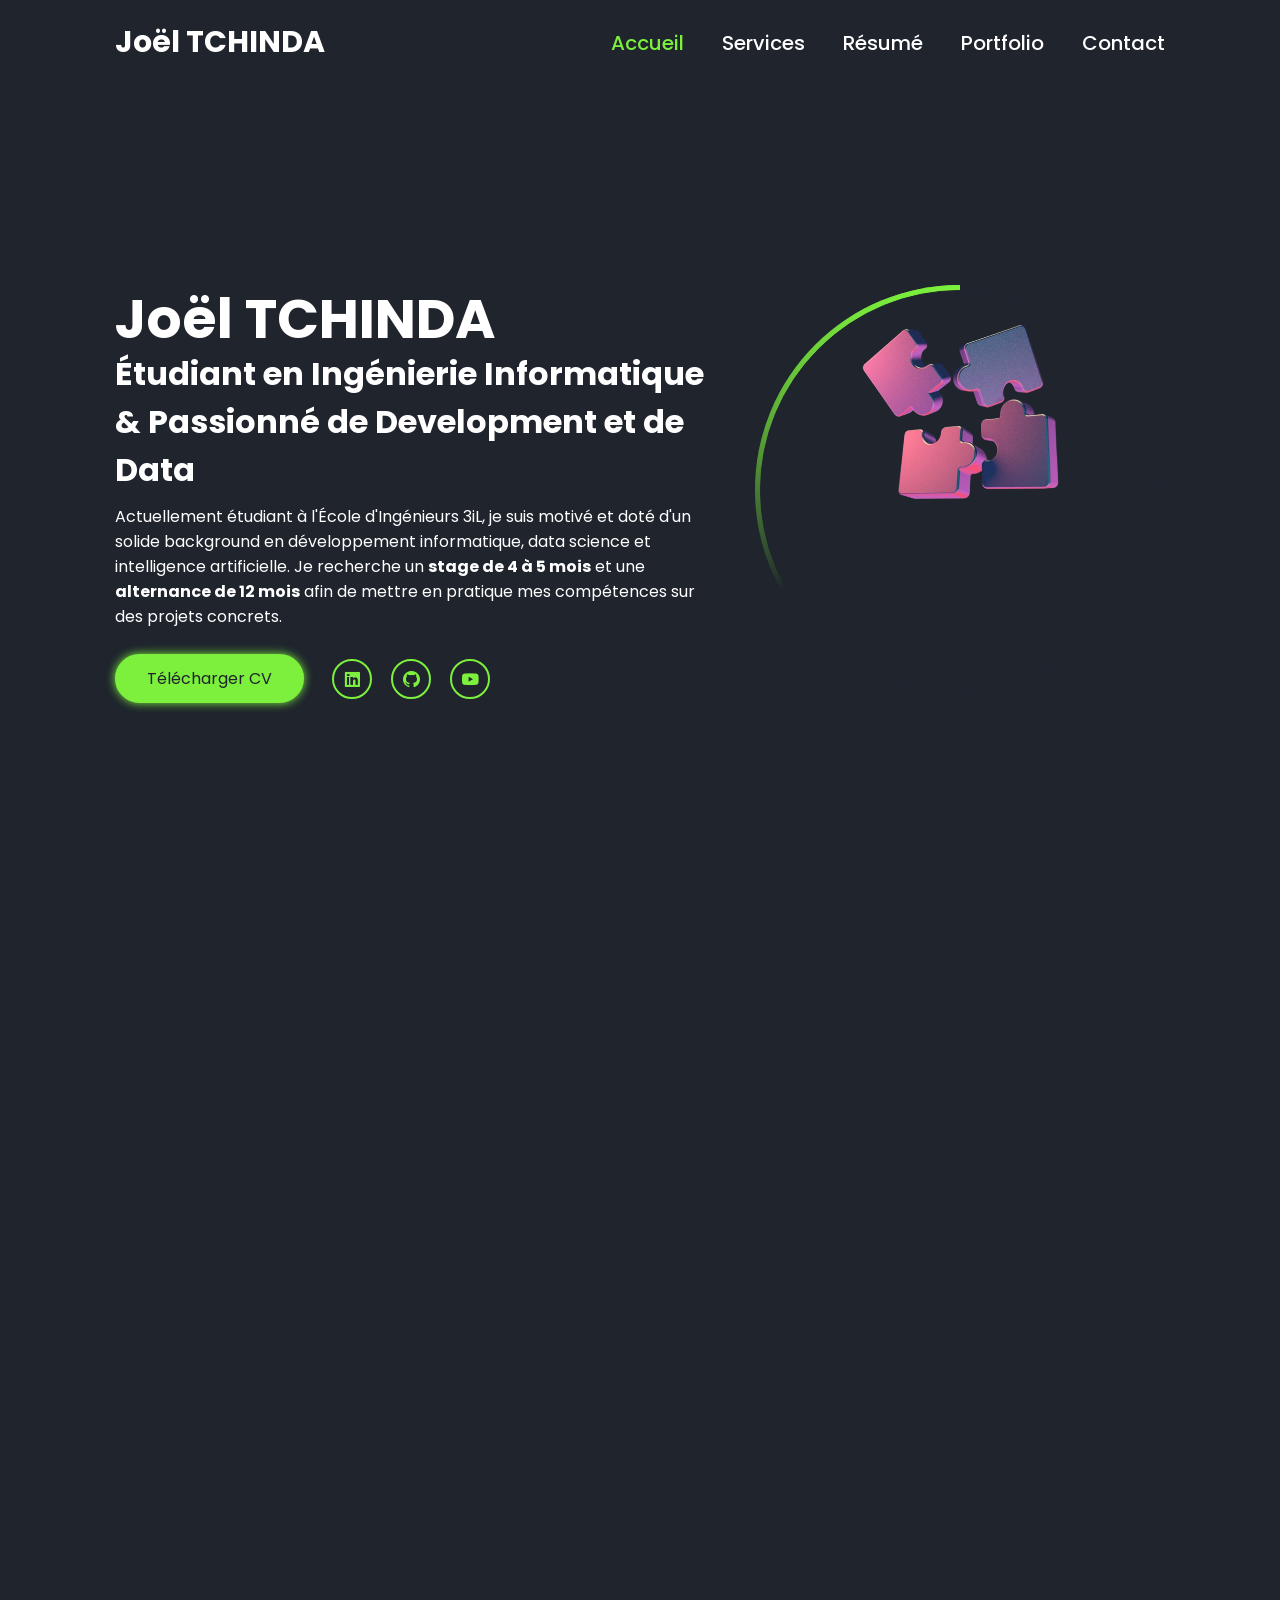
==== index.html @ 38571ccb "Add files via upload" ====
<!DOCTYPE html>
<html lang="fr">

<head>
  <meta charset="UTF-8">
  <meta http-equiv="X-UA-Compatible" content="IE=edge">
  <meta name="viewport" content="width=device-width, initial-scale=1.0">
  <title>Portfolio Personnel - Joël TCHINDA</title>
  <!-- Inclusion de la bibliothèque EmailJS -->
  <script type="text/javascript" src="https://cdn.emailjs.com/dist/email.min.js"></script>
  <!-- boxicons -->
  <link href='https://unpkg.com/boxicons@2.1.4/css/boxicons.min.css' rel='stylesheet'>
  <!-- custom css -->
  <link rel="stylesheet" href="css/style.css">
</head>

<body>

  <!-- Header -->
  <header class="active">
    <a href="#" class="logo">Joël TCHINDA</a>
    <i class="bx bx-menu" id="menu-icon"></i>
    <nav>
      <a href="#" class="active">Accueil</a>
      <a href="#">Services</a>
      <a href="#">Résumé</a>
      <a href="#">Portfolio</a>
      <a href="#">Contact</a>
    </nav>
  </header>

  <!-- Background Bars -->
  <div class="bars-box active">
    <div class="bar" style="--i:3;"></div>
    <div class="bar" style="--i:2;"></div>
    <div class="bar" style="--i:1;"></div>
  </div>

  <!-- Section Accueil -->
  <section class="home active">
    <div class="home-detail">
      <h1>Joël TCHINDA</h1>
      <h2>Étudiant en Ingénierie Informatique &amp; Passionné de Development et de Data</h2>
      <p>
        Actuellement étudiant à l'École d'Ingénieurs 3iL, je suis motivé et doté d'un solide background en développement informatique,
        data science et intelligence artificielle. Je recherche un <strong>stage de 4 à 5 mois</strong> et une <strong>alternance de 12 mois</strong> afin de mettre en pratique mes compétences sur des projets concrets.
      </p>
      <div class="btn-sci">
        <a href="cv.pdf" class="btn" download>Télécharger CV</a>
        <div class="sci">
          <a href="https://www.linkedin.com/in/jo%C3%ABl-tchinda-b12311226/" target="_blank" rel="noopener noreferrer"><i class='bx bxl-linkedin-square'></i></a>
          <a href="https://github.com/TCHINDAJOEL" target="_blank" rel="noopener noreferrer"><i class='bx bxl-github'></i></a>
          <a href="https://youtube.com/@tchinda_joel" target="_blank" rel="noopener noreferrer"><i class='bx bxl-youtube'></i></a>
        </div>
      </div>
    </div>

    <div class="home-img">
      <div class="img-box">
        <div class="img-item">
          <img src="images/home.png" alt="Photo de profil">
        </div>
      </div>
    </div>
  </section>

  <!-- Section Services -->
  <section class="services">
    <h2 class="heading">Mes <span>Services</span></h2>
    <div class="services-container">
        <!-- Service 1: Développement Web & Applications -->
        <div class="services-box">
            <div class="icon">
                <i class='bx bx-code'></i>
                <a href="#"><i class='bx bx-arrow-back'></i></a>
            </div>
            <h3>Développement Web &amp; Applications</h3>
            <p>
                Conception et développement de solutions web et logicielles répondant aux besoins des entreprises. 
                Utilisation de technologies modernes pour garantir performance, sécurité et évolutivité.
            </p>
        </div>

        <!-- Service 2: Data Science & Analyse -->
        <div class="services-box">
            <div class="icon">
                <i class='bx bx-bar-chart-alt-2'></i>
                <a href="#"><i class='bx bx-arrow-back'></i></a>
            </div>
            <h3>Data Science &amp; Analyse</h3>
            <p>
                Exploitation et analyse de données pour extraire des insights stratégiques. 
                Mise en place d’outils de visualisation et de Business Intelligence pour faciliter la prise de décision.
            </p>
        </div>

        <!-- Service 3: Intelligence Artificielle -->
        <div class="services-box">
            <div class="icon">
                <i class='bx bx-brain'></i>
                <a href="#"><i class='bx bx-arrow-back'></i></a>
            </div>
            <h3>Intelligence Artificielle</h3>
            <p>
                Développement d’algorithmes et de solutions d’intelligence artificielle pour automatiser et optimiser vos processus. 
                Application du machine learning et de l’analyse prédictive à divers enjeux métiers.
            </p>
        </div>

        <!-- Service 4: Réalité Augmentée -->
        <div class="services-box">
            <div class="icon">
                <i class='bx bx-glasses-alt'></i>
                <a href="#"><i class='bx bx-arrow-back'></i></a>
            </div>
            <h3>Réalité Augmentée</h3>
            <p>
                Création d’expériences immersives et interactives en intégrant des contenus digitaux dans le monde réel. 
                Développement d’applications AR pour enrichir l’expérience utilisateur.
            </p>
        </div>

        <!-- Service 5: Big Data & BI -->
        <div class="services-box">
            <div class="icon">
                <i class='bx bx-data'></i>
                <a href="#"><i class='bx bx-arrow-back'></i></a>
            </div>
            <h3>Big Data &amp; BI</h3>
            <p>
                Gestion et analyse de grands volumes de données pour transformer l’information brute en connaissances exploitables. 
                Création de dashboards interactifs et d’outils d’analyse pour soutenir vos décisions stratégiques.
            </p>
        </div>
    </div>
</section>

  <!-- Section Résumé -->
  <section class="resume">
    <div class="resume-container">
      <div class="resume-box">
        <h2>Pourquoi Me Recruter ?</h2>
        <p>
          Rigoureux, autonome et passionné, je mets un point d’honneur à adapter mes compétences aux défis actuels
          du numérique. Mon expérience en analyse de données et développement informatique me permet de contribuer efficacement à vos projets.
        </p>
        <button class="resume-btn active">Expérience</button>
        <button class="resume-btn">Formation</button>
        <button class="resume-btn">Compétences</button>
        <button class="resume-btn">À Propos</button>
      </div>

      <div class="resume-box">
        <!-- Expérience -->
        <div class="resume-detail Experience active">
          <h2 class="heading">Mon <span>Expérience</span></h2>
          <p class="desc">Stage en Data Analyst Junior chez Boston Sarl (mai 2023 – août 2023) : extraction de données via SQL et analyses avec Excel &amp; Power BI.</p>
          <div class="resume-list">
            <div class="resume-item">
              <p class="year">Mai - Août 2023</p>
              <h3>Stagiaire Data Analyst Junior</h3>
              <p class="company">Boston Sarl</p>
              <p>Utilisation de requêtes SQL pour extraire des données, et réalisation de tableaux de bord interactifs.</p>
            </div>
          </div>
        </div>

        <!-- Formation -->
        <div class="resume-detail education">
          <h2 class="heading">Ma <span>Formation</span></h2>
          <p class="desc">Actuellement étudiant à l'École d'Ingénieurs 3iL, j'ai également suivi une Classe Préparatoire (MPSI) chez Prépavogt.</p>
          <div class="resume-list">
            <div class="resume-item">
              <p class="year">2023 – Présent</p>
              <h3>École d'Ingénieurs 3iL</h3>
              <p class="company">Limoges, France</p>
            </div>
            <div class="resume-item">
              <p class="year">2021 – 2023</p>
              <h3>Classe Préparatoire (MPSI)</h3>
              <p class="company">Prépavogt</p>
            </div>
          </div>
        </div>

        <!-- Compétences -->
        <div class="resume-detail skills">
            <h2 class="heading">Mes <span>Compétences</span></h2>
            <p class="desc">
              Voici un aperçu détaillé de mes compétences techniques, acquises au fil de mes formations et expériences professionnelles.
            </p>
            <div class="resume-list">
              <!-- Langages de Programmation -->
              <div class="resume-item">
                <i class='bx bxl-python'></i>
                <span>Python (Numpy, TensorFlow, Keras)</span>
              </div>
              <div class="resume-item">
                <i class='bx bxl-java'></i>
                <span>Java (JDBC)</span>
              </div>
              <div class="resume-item">
                <i class='bx bx-code-alt'></i>
                <span>C</span>
              </div>
              <div class="resume-item">
                <!-- Pour R, Boxicons ne propose pas d'icône spécifique, on utilise ici une icône générique -->
                <i class='bx bx-chart'></i>
                <span>R</span>
              </div>
              
              <!-- Développement Web -->
              <div class="resume-item">
                <i class='bx bxl-html5'></i>
                <span>HTML</span>
              </div>
              <div class="resume-item">
                <i class='bx bxl-css3'></i>
                <span>CSS</span>
              </div>
              <div class="resume-item">
                <i class='bx bxl-javascript'></i>
                <span>JavaScript</span>
              </div>
              <div class="resume-item">
                <i class='bx bxl-php'></i>
                <span>PHP</span>
              </div>
              
              <!-- Frameworks & Bibliothèques -->
              <div class="resume-item">
                <i class='bx bxl-react'></i>
                <span>React</span>
              </div>
              <div class="resume-item">
                <!-- Si l'icône Unity n'est pas disponible, on peut utiliser une icône de jeu -->
                <i class='bx bx-game'></i>
                <span>Unity (C#)</span>
              </div>
              
              <!-- Bases de Données -->
              <div class="resume-item">
                <i class='bx bxl-postgresql' ></i>
                <span>SQL (MySQL, PostgreSQL)</span>
              </div>
              <div class="resume-item">
                <i class='bx bxl-mongodb'></i>
                <span>MongoDB</span>
              </div>
              
              <!-- Visualisation & Business Intelligence -->
              <div class="resume-item">
                <i class='bx bxs-bar-chart-alt-2'></i>
                <span>Visualisation : Power BI, Tableau, Matplotlib, Seaborn</span>
              </div>
              
              <!-- Big Data -->
              <div class="resume-item">
                <i class='bx bx-data'></i>
                <span>Big Data : Spark, Hadoop, Hive, Kafka, DBT</span>
              </div>
              
              <!-- Outils & Méthodologies -->
              <div class="resume-item">
                <i class='bx bxl-docker'></i>
                <span>Docker</span>
              </div>
              <div class="resume-item">
                <i class='bx bxl-git'></i>
                <span>Git</span>
              </div>
              <div class="resume-item">
                <i class='bx bx-cog'></i>
                <span>Méthodes Agiles (Scrum)</span>
              </div>
              
              <!-- Systèmes et Virtualisation -->
              <div class="resume-item">
                <i class='bx bx-windows'></i>
                <span>Linux</span>
              </div>
              <div class="resume-item">
                <i class='bx bx-box'></i>
                <span>VirtualBox</span>
              </div>
              <div class="resume-item">
                <i class='bx bx-terminal'></i>
                <span>Shell Scripting</span>
              </div>
              
              <!-- Outils de Développement -->
              <div class="resume-item">
                <i class='bx bxl-codepen' ></i>
                <span>Postman</span>
              </div>
            </div>
          </div>
          
        <!-- À Propos -->
        <div class="resume-detail about">
          <h2 class="heading">À <span>Propos de Moi</span></h2>
          <p class="desc">
            Je m'appelle Joël TCHINDA, j'ai 20 ans et je vis en France. Je suis bilingue en français et anglais. Curieux, rigoureux et autonome, je suis toujours à la recherche de nouveaux défis dans le domaine du numérique.
          </p>
          <div class="resume-list">
            <div class="resume-item">
              <p>Nom <span>Joël TCHINDA</span></p>
            </div>
            <div class="resume-item">
              <p>Âge <span>20 ans</span></p>
            </div>
            <div class="resume-item">
              <p>Email <span>tchindaj@3il.fr</span></p>
            </div>
            <div class="resume-item">
              <p>Téléphone <span>07 44 82 17 80</span></p>
            </div>
            <div class="resume-item">
              <p>Langues <span>Français, Anglais</span></p>
            </div>
            <div class="resume-item">
              <p>Certifications <span>Power BI Analyst, SQL, Data Science, ANSSI Sécurité numérique</span></p>
            </div>
          </div>
        </div>

      </div>
    </div>
  </section>

  <!-- Section Portfolio -->
  <section class="portfolio">
    <h2 class="heading">My <span>Portfolio</span></h2>
    <div class="portfolio-container">
        <div class="portfolio-box">
            <!-- Project 01: Tableau de Bord Power BI -->
            <div class="portfolio-detail active">
                <p class="numb">01</p>
                <h3>Tableau de Bord Power BI</h3>
                <p>Conception d’un tableau de bord interactif pour analyser les performances financières du Crédit Breton, en utilisant Power BI et Excel.</p>
                <div class="tech">
                    <p>Power BI, Excel</p>
                </div>
                <div class="live-github">
                    <a href="https://www.youtube.com/watch?v=Xi_EvasWIdQ&t=1s" target="_blank"><i class='bx bx-left-arrow-alt'></i><span>Live Project</span></a>
                    <a href="https://github.com/TCHINDAJOEL" target="_blank"><i class='bx bxl-github'></i><span>Github Repository</span></a>
                </div>
            </div>

            <!-- Project 02: Agent Intelligent pour Puissance 4 -->
            <div class="portfolio-detail">
                <p class="numb">02</p>
                <h3>Agent Intelligent pour Puissance 4</h3>
                <p>Développement d’un agent intelligent utilisant l’algorithme minimax pour jouer et gagner au Puissance 4.</p>
                <div class="tech">
                    <p>Java, Python, Algorithme Minimax</p>
                </div>
                <div class="live-github">
                    <a href="https://github.com/TCHINDAJOEL" target="_blank"><i class='bx bx-left-arrow-alt'></i><span>Live Project</span></a>
                    <a href="https://github.com/TCHINDAJOEL" target="_blank"><i class='bx bxl-github'></i><span>Github Repository</span></a>
                </div>
            </div>

            <!-- Project 03: Traitement d'Image avec IA -->
            <div class="portfolio-detail">
                <p class="numb">03</p>
                <h3>Traitement d'Image avec IA</h3>
                <p>Mise en place d’un système de détection d’anomalies sur des images pour aider au diagnostic médical, grâce à l’IA.</p>
                <div class="tech">
                    <p>Python, TensorFlow, Keras, OpenCV</p>
                </div>
                <div class="live-github">
                    <a href="https://github.com/TCHINDAJOEL/Medical-VisionAI" target="_blank"><i class='bx bx-left-arrow-alt'></i><span>Live Project</span></a>
                    <a href="https://github.com/TCHINDAJOEL/Medical-VisionAI" target="_blank"><i class='bx bxl-github'></i><span>Github Repository</span></a>
                </div>
            </div>

            <!-- Project 04: TERAPACE2 -->
            <div class="portfolio-detail">
                <p class="numb">04</p>
                <h3>TERAPACE2</h3>
                <p>Projet de réalité augmentée dédié à la rééducation des enfants atteints de paralysie cérébrale.</p>
                <div class="tech">
                    <p>Unity, C#, AR</p>
                </div>
                <div class="live-github">
                    <a href="#" target="_blank"><i class='bx bx-left-arrow-alt'></i><span>Live Project</span></a>
                    <a href="#" target="_blank"><i class='bx bxl-github'></i><span>Github Repository</span></a>
                </div>
            </div>

            <!-- Project 05: Jeu de Quiz en Java -->
            <div class="portfolio-detail">
                <p class="numb">05</p>
                <h3>Jeu de Quiz en Java</h3>
                <p>Création d’une application Java interactive de quiz, avec gestion des scores et une interface utilisateur conviviale.</p>
                <div class="tech">
                    <p>Java, JavaFX</p>
                </div>
                <div class="live-github">
                    <a href="#" target="_blank"><i class='bx bx-left-arrow-alt'></i><span>Live Project</span></a>
                    <a href="#" target="_blank"><i class='bx bxl-github'></i><span>Github Repository</span></a>
                </div>
            </div>

            <!-- Project 06: Application Web de Mini Jeux avec Chat Intégré -->
            <div class="portfolio-detail">
                <p class="numb">06</p>
                <h3>Application Web de Mini Jeux avec Chat Intégré</h3>
                <p>Développement d’une application web proposant plusieurs mini jeux avec un chat multijoueur, basée sur la stack MERN.</p>
                <div class="tech">
                    <p>HTML, CSS, JavaScript, MERN</p>
                </div>
                <div class="live-github">
                    <a href="#" target="_blank"><i class='bx bx-left-arrow-alt'></i><span>Live Project</span></a>
                    <a href="#" target="_blank"><i class='bx bxl-github'></i><span>Github Repository</span></a>
                </div>
            </div>
        </div>

        <div class="portfolio-box">
            <div class="portfolio-carousel">
                <div class="img-slide">
                    <div class="img-item">
                        <!-- Vidéo YouTube intégrée -->
                        <iframe class="img-item" src="https://youtube.com/embed/Xi_EvasWIdQ?si" frameborder="0" allow="accelerometer; autoplay; encrypted-media; gyroscope; picture-in-picture" allowfullscreen></iframe>
                    </div>
                    <div class="img-item">
                        <img src="images/portfolio2.jpg" alt="Portfolio Image 2">
                    </div>
                    <div class="img-item">
                        <img src="images/portfolio3.jpg" alt="Portfolio Image 3">
                    </div>
                    <div class="img-item">
                        <img src="images/portfolio4.jpg" alt="Portfolio Image 4">
                    </div>
                    <div class="img-item">
                        <img src="images/portfolio5.jpg" alt="Portfolio Image 5">
                    </div>
                    <div class="img-item">
                        <img src="images/portfolio6.jpg" alt="Portfolio Image 6">
                    </div>
                </div>
            </div>

            <div class="navigation">
                <button class="arrow-left disabled"><i class='bx bx-chevron-left'></i></button>
                <button class="arrow-right"><i class='bx bx-chevron-right'></i></button>
            </div>
        </div>
    </div>
</section>


  <!-- Section Contact -->
  <section class="contact">
    <div class="contact-container">
      <div class="contact-box">
        <h2>Travaillons Ensemble</h2>
        <p class="desc">
          Vous avez un projet ou souhaitez en savoir plus sur mon profil ? N’hésitez pas à me contacter.
        </p>
        <div class="contact-detail">
          <i class='bx bxs-phone-call'></i>
          <div class="detail">
            <p>Téléphone</p>
            <p>(+33) 07 44 82 17 80</p>
          </div>
        </div>
        <div class="contact-detail">
          <i class='bx bxs-envelope'></i>
          <div class="detail">
            <p>Email</p>
            <p>tchindaj@3il.fr</p>
          </div>
        </div>
        <div class="contact-detail">
          <i class='bx bxs-graduation'></i>
          <div class="detail">
            <p>Formation</p>
            <p>Ingénierie Informatique</p>
          </div>
        </div>
      </div>

      <div class="contact-box">
        <form action="" method="post">
          <h2 class="heading">Contactez-<span>Moi</span></h2>
          <div class="field-box">
            <input type="text" placeholder="Nom et Prénom" required>
            <input type="email" placeholder="Adresse Email" required>
            <input type="text" placeholder="Numéro de Téléphone" required>
            <input type="text" placeholder="Objet" required>
            <textarea placeholder="Votre Message" required></textarea>
          </div>
          <button type="submit" class="btn">Envoyer</button>
        </form>
      </div>
    </div>
  </section>

  <!-- Script JS Personnalisé -->
  <script src="js/script.js"></script>
</body>

</html>
---- css/style.css ----
@import url('https://fonts.googleapis.com/css2?family=Poppins:wght@400;500;700&display=swap');

* {
    margin: 0;
    padding: 0;
    box-sizing: border-box;
    text-decoration: none;
    border: none;
    outline: none;
    font-family: "Poppins", sans-serif;
}

:root{
    --bg-color: #1f242d;
    --second-bg-color: #323946;
    --main-color: #7cf03d;
    --white-color: #fff;
    --disabled-color: #fff3;
}

html{
    font-size: 62.5%;
}

body{
    color: var(--white-color);
    background: var(--bg-color);
}

header{
    position: fixed;
    top: 0;
    left: 0;
    width: 100%;
    padding: 2rem 9%;
    background: var(--bg-color);
    display: flex;
    justify-content: space-between;
    align-items: center;
    z-index: 100;
    visibility: hidden;
    opacity: 0;
}

header.active{
    animation: show-header 0.5s linear forwards;
    animation-delay: 0.5s;
}

@keyframes show-header {
    100%{
        visibility: visible;
        opacity: 1;
    }
}

.logo{
    font-size: 3rem;
    color: var(--white-color);
    font-weight: 700;
}
nav a{
    font-size: 2rem;
    color: var(--white-color);
    font-weight: 500;
    margin-left: 3.5rem;
    transition: .5s;
}

nav a:hover,
nav a.active{
    color: var(--main-color);
}

#menu-icon{
    font-size: 4rem;
    display: none;
}
 
.bars-box{
    position: absolute;
    width: 100%;
    height: 100%; 
}

.bars-box .bar {
    width: 100%;
    height: 100%;
    background: var(--bg-color);
    animation: hide-bars 0.05s ease-in-out both;
    animation-delay: calc(0.005s * var(--i));
}

@keyframes hide-bars {
    0% {
        transform: translateY(0%);
    }
    100% {
        transform: translateY(-100%);
    }
}

.bars-box.active .bar {
    animation: show-bars 0.05s ease-in-out both;
    animation-delay: calc(0.005s * var(--i));
}

@keyframes show-bars {
    0% {
        transform: translateY(-100%);
    }
    100% {
        transform: translateY(0%);
    }
}

section{
    position: absolute;
    width: 100%;
    height: 100%;
    padding: 10rem 9% 2rem;
    /*background: var(--bg-color);*/
    visibility: hidden;
    opacity: 0;
    overflow: hidden;
}

section.active {
    animation: show-content .5s linear forwards;
    animation-delay: 0.5s;
    /*visibility: visible;
    opacity: 1;
    overflow: auto;*/
}

@keyframes show-content{
    100%{
        visibility: visible;
        opacity: 1;
        overflow: auto;
    }
}

.home{
    display: flex;
    align-items: center;
    gap: 5rem;
}

.home-detail h1{
    font-size: clamp(3.5rem, 10vw, 5.5rem);
}

.home-detail h2{
    display: inline-block;
    font-size: 3.2rem;
    margin-top: -1rem;
}

.home-detail h2 span{
    position: relative;
    display: inline-block;
    color: transparent;
    -webkit-text-stroke: .07rem var(--main-color);
    animation: display-text 16s linear infinite;
    animation-delay: calc(-4s*var(--i));
}

@keyframes display-text {
    25%,100%{
        display: none;
    }
}

.home-detail h2 span::before{
    content: attr(data-text);
    position: absolute;
    width: 0;
    border-right: .2rem solid var(--main-color);
    color: var(--main-color);
    white-space: nowrap;
    overflow: hidden;
    animation: fill-text 4s linear infinite;
}

@keyframes fill-text {
    10%,100%{
        width: 0;
    }
    70%,90%{
        width: 100%;
    }
}

.home-detail p{
    font-size: 1.6rem;
    margin: 1rem 0 2.5rem;
}

.home-detail .btn-sci{
    display: flex;
    align-items: center;
}

.btn{
    display: inline-block;
    padding: 1rem 3rem;
    background: var(--main-color);
    border: .2rem solid var(--main-color);
    border-radius: 4rem;
    box-shadow: 0 0 1rem var(--main-color);
    font-size: 1.6rem;
    color: var(--bg-color);
}

.btn:hover{
        background: transparent;
        color: var(--main-color);
        box-shadow: none;
}

.home-detail .btn-sci .sci{
    margin-left: 2rem;
}

.home-detail .btn-sci .sci a {
    display: inline-flex;
    padding: .8rem;
    border: .2rem solid var(--main-color);
    border-radius: 50%;
    font-size: 2rem;
    color: var(--main-color);
    margin: 0 .8rem;
    transition: .5s;
}

.home-detail .btn-sci .sci a:hover{
    background: var(--main-color);
    color: var(--bg-color);
    box-shadow: 0 0 1rem var(--main-color);
}

.home-img .img-box{
    position: relative;
    width: 32vw;
    height: 32vw;
    border-radius: 50%;
    padding: .5rem;
    display: flex;
    justify-content: center;
    align-items: center;
    overflow: hidden;
}

.home-img .img-box::before,
.home-img .img-box::after{
    content: '';
    position: absolute;
    width: 50rem;
    height: 50rem;
    background: conic-gradient(transparent,transparent,transparent, var(--main-color));
    transform: rotate(0deg);
    animation: rotate-border 10s linear infinite;
}

.home-img .img-box::after{
    animation-delay: -5s;
}

@keyframes rotate-border {
    100%{
        transform: rotate(360deg);
    }
}

.home-img .img-box .img-item{
    position: relative;
    width: 100%;
    height: 100%;
    background: var(--bg-color);
    border-radius: 50%;
    border: .01rem solid var(--bg-color);
    display: flex;
    justify-content: center;
    z-index: 1;
    overflow: hidden;
}

.home-img .img-box .img-item img{
    position:absolute;
    top: 3rem;
    display: block;
    width: 85%;
    object-fit: cover;
    mix-blend-mode: lighten;
}

.heading{
    font-size:  4.5rem;
    text-align: center;
    margin-bottom: 2rem;
}

.heading span{
    color: var(--main-color);
}

.services-container{
    display: grid;
    grid-template-columns: repeat(auto-fit, minmax(30rem,1fr));
    gap: 2rem;
}

.services-container .services-box{
    padding: 3rem 2.5rem;
    background: var(--second-bg-color);
    border: .2rem solid var(--second-bg-color);
    border-radius: 1rem;
    transition: .5s;
}

.services-container .services-box:hover{
    border-color: var(--main-color);
    transform: scale(1.02);
}

.services-box .icon{
    display: flex;
    justify-content: space-between;
    align-items: center;
}

.services-box .icon i{
    font-size: 4.5rem;
    transition: .5s;
}

.services-box:hover .icon :not(a i){
    color: var(--main-color);
}

.services-box .icon a {
    display: inline-flex;
    background: var(--white-color);
    border-radius: 50%;
    padding: 1rem;
    transition: .5s;
}

.services-box:hover .icon a{
    background: var(--main-color);
}


.services-box .icon a i{
    font-size: 3rem;
    color: var(--bg-color);
    transform: rotate(225deg);
}

.services-box:hover .icon a i{
    color: var(--white-color);
}

.services-box .icon a:hover{
    transform: rotate(-45deg);
}

.services-box h3 {
    font-size: 3rem;
    margin: .5rem 0 2rem;
    transition: .5s;
}

.services-box:hover h3 {
   color: var(--main-color);
}

.services-box p {
    font-size: 1.6rem;
}

.resume-container{
    display: grid;
    grid-template-columns: 1fr 2fr;
    gap: 5rem;
}

.resume-box h2{
    font-size: 4.5rem;
}

.resume-box p{
    font-size: 1.6rem;
}

.resume-box .desc{
    margin: 2rem 0 2.5rem;
}

.resume-box .resume-btn {
    width: 100%;
    height: 5.3rem;
    background: var(--second-bg-color);
    border: .2rem solid var(--second-bg-color);
    font-size: 1.6rem;
    color: var(--white-color);
    font-weight: 500;
    margin-bottom: 2rem;
    border-radius: .8rem;
    cursor: pointer;
}

.resume-box .resume-btn.active{
    border-color: var(--main-color);
    color: var(--main-color);
}

.resume-detail{
    display: none;
}

.resume-detail.active{
    display: block;
}

.resume-box .heading{
    font-size: 3.5rem;
    text-align: left;
}

.resume-list{
    display: grid;
    grid-template-columns: repeat(auto-fit, minmax(30rem, 1fr));
    gap: 2rem;
    height: 45rem;
    overflow: auto;
}

.resume-list::-webkit-scrollbar{
    width: .7rem;
}

.resume-list:hover::-webkit-scrollbar{
    background: transparent;
    border-radius: 1rem;
}

.resume-list::-webkit-scrollbar-thumb {
    background: var(--main-color);
}

.resume-list .resume-item{
    background: var(--second-bg-color);
    border-radius:  .8rem;
    padding: 3rem 2.5rem;
    height: calc((45rem - 2rem) / 2);
    display: flex;
    flex-direction:  column;
    justify-content: center;
}

.resume-item .year{
    color: var(--main-color);
}

.resume-item h3{
    font-size: 2.2rem;
}

.resume-item .company{
    position: relative;
    margin-left: 2rem;
    margin-bottom: 2rem;
}

.resume-item .company::before{
    content: '';
    position: absolute;
    top: 50%;
    transform: translateY(-50%);
    padding: .5rem;
    background: var(--main-color);
    border-radius: 50%;
    margin-left: -2rem;
}

.resume-detail.skills .resume-list{
    grid-template-columns: repeat(auto-fit,minmax(15rem, 1fr));
    height: auto;
    overflow: visible;
}

.resume-detail.skills .resume-item{
    position: relative;
    align-items: center;
    height: auto;
}

.resume-detail.skills .resume-item i{
    font-size: 8.5rem;
    transition: .5s;
}

.resume-detail.skills .resume-item:hover i{
    color: var(--main-color);
}

 .resume-detail.skills .resume-item span{
    position: absolute;
    top: -20%;
    background: var(--white-color);
    color: var(--bg-color);
    font-size: 1.6rem;
    padding: .5rem 1rem;
    border-radius: .6rem;
    pointer-events: none;
    opacity: 0;
    transform: scale(.9);
    transition: .2s;
 }

 .resume-detail.resume-detail.skills .resume-item:hover span{
    top: -25%;
    opacity: 1;
    transform: scale(1);
 }

 .resume-detail.about .resume-list{
    height: auto;
    grid-template-columns: repeat(auto-fit,minmax(25rem,1fr));
 }

 .resume-detail.about .resume-item{
    height: auto;
    padding: 0 0 .5rem;
    background: transparent;
 }

 .resume-detail.about .resume-item p{
    color: var(--main-color);
 }

 .resume-detail.about .resume-item p span{
    color: var(--white-color);
    margin-left: 1rem;
    font-size: 1.8rem;
 }

 .portfolio-container{
    display: grid;
    grid-template-columns: repeat(2, 1fr);
    gap: 3rem;
 }

 .portfolio-detail{
    display: none;
 }

 .portfolio-detail.active{
    display: block;
 }

 .portfolio-box .numb{
    font-size: 8rem;
    -webkit-text-stroke: .07rem var(--white-color);
    color: transparent;
    line-height: 1;
 }

 .portfolio-box h3{
    font-size: 3.5rem;
    margin: .8rem 0 2rem;
 }

 .portfolio-box p{
    font-size: 1.6rem;
 }

 .portfolio-box .tech{
    margin: 2rem 0;
    color: var(--main-color);
    border-bottom: .1rem solid var(--white-color);
    padding-bottom: 2rem;
 }

 .portfolio-box .live-github a{
    position: relative;
    display: inline-flex;
    padding: 1.3rem;
    font-size: 3rem;
    color: var(--white-color);
    border-radius: 50%;
    background: var(--second-bg-color);
    transition: .5s;
 }

 .portfolio-box .live-github a:hover{
    color: var(--main-color);
 }
 .portfolio-box .live-github a:first-child{
    margin-right: 1.5rem;
 }


 /*.portfolio-box .live-github a:first-child{
    transform: rotate(-135deg);
 }*/

 .portfolio-box .live-github a span{
    position:absolute;
    top: -60%;
    left: 50%;
    transform: translateX(-50%) scale(.9);
    font-size: 1.6rem;
    white-space: nowrap;
    padding: .5rem 1rem;
    border-radius: .6rem;
    pointer-events: none;
    background: var(--white-color);
    color: var(--bg-color);
    opacity: 0;
    /*scale: .9;*/
    transition: .2s; 
 }

 .portfolio-box .live-github a:hover span{
    top: -70%;
    opacity: 1;
    transform: translateX(-50%) scale(1);
 }

 .portfolio-box .portfolio-carousel{
    width: 100%;
    height: 45rem;
    border-radius: 1rem;
    overflow: hidden;
 }

 .portfolio-carousel .img-slide{
    display: grid;
    grid-auto-flow: column;
    grid-auto-columns: 100%;
    gap: 2rem;
    height: inherit;
    transition: .5s;
 }

 .portfolio-carousel .img-item{
    height: inherit;
 }

 .portfolio-carousel .img-item img{
    display: block;
    width: 100%;
    height: 100%;
    object-fit: cover;
    border-radius: 1rem;
 }

 .portfolio-carousel .img-item iframe{
    display: block;
    width: 100%;
    height: 100%;
    object-fit: cover;
    border-radius: 1rem;
 }

 .portfolio-box .navigation{
    text-align: right;
    margin-top: 2rem;
 }

 .portfolio-box .navigation button{
    display: inline-flex;
    padding: .4rem;
    background: var(--second-bg-color);
    border: .2rem solid var(--main-color);
    border-radius: .6rem;
    font-size: 4rem;
    color: var(--main-color);
    cursor: pointer;
 }

 .portfolio-box .navigation button.disabled{
    border-color: var(--second-bg-color);
    color: var(--disabled-color);
 }

 .portfolio-box .navigation .arrow-right{
    margin-left: 1.5rem;
 }

 .contact-container{
    display: grid;
    grid-template-columns: 1fr 1.3fr;
    gap: 3rem;
 }

 .contact-container .contact-box:first-child{
    align-self: center;
 }

 .contact-box h2{
    font-size: 4.5rem;
 }

 .contact-box p{
    font-size: 1.6rem;
 }

 .contact-box .desc{
    margin: 1.5rem 0 2.5rem;
 }

 .contact-box .contact-detail{
    display: flex;
    align-items: center;
    margin: 2rem 0;
 }

 .contact-detail i {
    display: inline-flex;
    background: var(--second-bg-color);
    color: var(--main-color);
    font-size: 3rem;
    padding: 1.2rem;
    border-radius: .6rem;
    margin-right: 1.5rem;
 }

 .contact-detail .detail p:first-child{
    color: var(--main-color);
 }

 .contact-box form{
    background: var(--second-bg-color);
    padding: 2.5rem 3.5rem 3.5rem;
    border-radius: 1rem;
    text-align: center;
 }

 .contact-box .heading{
    font-size: 3.5rem;
 }

 .contact-box .field-box{
    display: grid;
    grid-template-columns: repeat(2, 1fr);
    gap: 2rem;
 }

 .contact-box .field-box input,
 .contact-box .field-box textarea{
    padding: 1.5rem;
    background: var(--bg-color);
    border: .15rem solid var(--bg-color);
    border-radius: .6rem;
    font-size: 1.6rem;
    color: var(--white-color);
 }

 .contact-box .field-box textarea{
    grid-column: 1/ -1;
    height: 26rem;
    resize: none;
 }

 .contact-box .field-box input:focus,
 .contact-box .field-box textarea:focus{
    border-color: var(--main-color);
 }

 .contact-box .btn{
    margin-top: 2rem;
    cursor: pointer;
 }

 /*breakpoints*/
 @media screen and (max-width: 1200px) {
    html{
        font-size: 55%;
    }
    
 }

 @media screen and (max-width: 992px) {
    header{
        padding: 2rem 4%;
    }

    section{
        padding: 10rem 4% 2rem;
    }
 }

 @media screen and (max-width: 810px) {
    .contact-box .field-box{
        grid-template-columns: 1fr;
    }
 }

 @media screen and (max-width: 768px) {
    #menu-icon {
        display: block;
    }

    nav{
        position: absolute;
        top: 100%;
        left: 0;
        width: 100%;
        padding: 1rem 0;
        background: var(--bg-color);
        border-top: .1rem solid rgba(0, 0, 0, 0.2);
        box-shadow: 0 .5rem 1rem rgba(0, 0, 0, 0.2);

        text-align: center;
        display: none;
    }

    nav.active{
        display: block;
    }

    nav a{
        display: block;
        margin: 4rem 0;
    }

    .home{
        flex-direction: column-reverse;
        justify-content: center;
        gap: 2rem;
    }

    .home-img .img-box{
        width: 35rem;
        height: 35rem;
    }

    .resume-container,
    .portfolio-container,
    .contact-container{
        grid-template-columns: 1fr;
    }

    .resume-container{
        gap: 3rem;
    }

    .portfolio-container .portfolio-box:first-child{
        order: 1;
    }

    .contact-box .field-box{
        grid-template-columns: repeat(2, 1fr);
    }
 }

 @media screen and (max-width: 600px){
    .home-img .img-box{
        width: 30rem;
        height: 30rem;
    }

    .contact-box .field-box{
        grid-template-columns: 1fr;
    }
 }


 @media screen and (max-width: 450px){
    html{
        font-size: 50%;
    }
 }

 @media screen and (max-width: 400px){
    .home-detail,
    .resume-box h2,
    .resume-box .heading,
    .resume-box .desc,
    .resume-detail.about .resume-item{
        text-align: center;
    }

    .contact-detail .btn-sci{
        flex-direction: column-reverse;
    }

    .home-detail .btn-sci .sci{
        margin-left: 0;
        margin-bottom: 2rem;
    }

    .contact-box form{
        padding: 2.5rem 3rem 3.5rem;
    }

    .contact-box h2{
        font-size: 3.5rem;
    }
 }
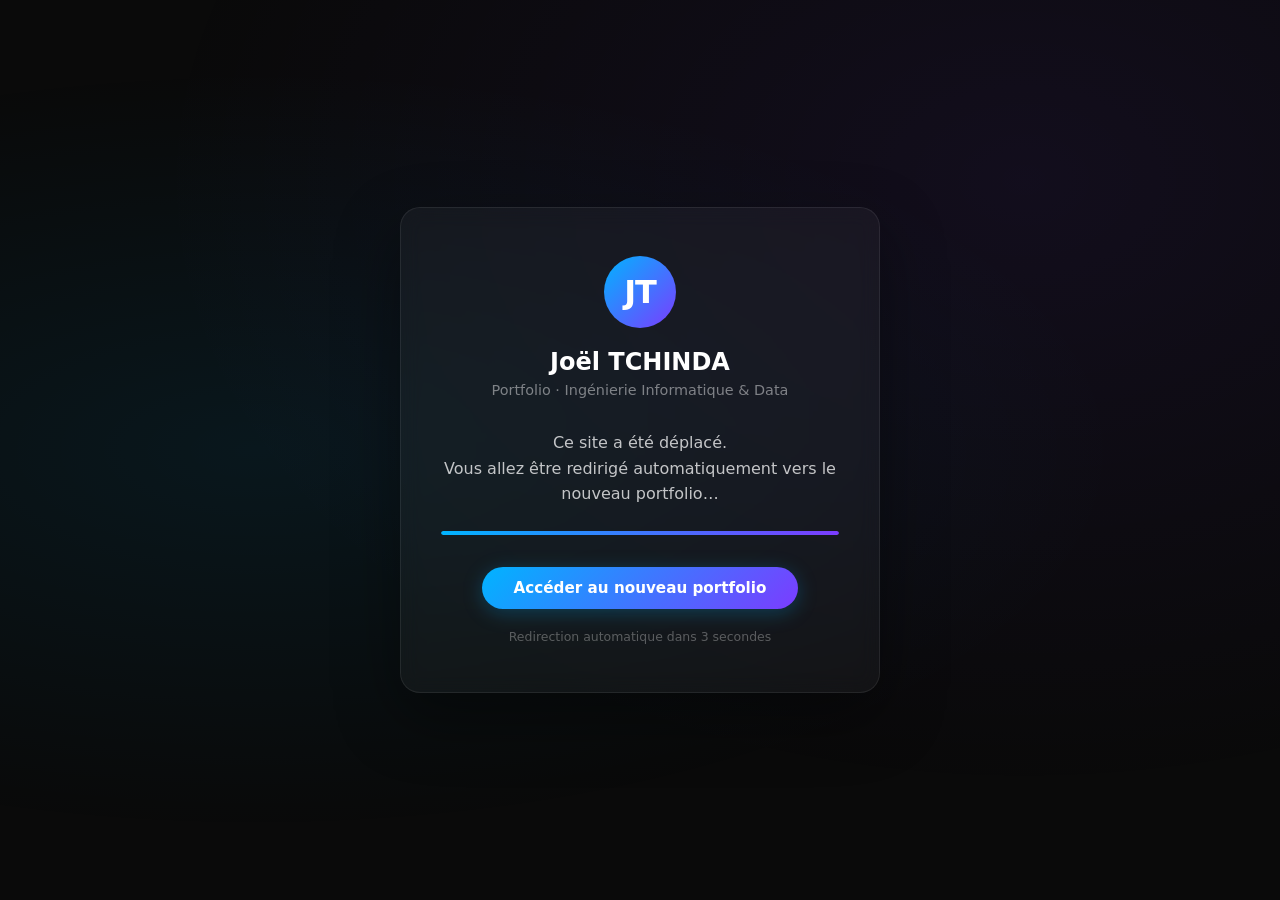
==== commit a65ae910: "Add visual redirect to new portfolio domain (portfolio.deboston.space)" ====
--- a/index.html
+++ b/index.html
@@ -1,506 +1,152 @@
-<!DOCTYPE html>
-<html lang="fr">
-
-<head>
-  <meta charset="UTF-8">
-  <meta http-equiv="X-UA-Compatible" content="IE=edge">
-  <meta name="viewport" content="width=device-width, initial-scale=1.0">
-  <title>Portfolio Personnel - Joël TCHINDA</title>
-  <!-- Inclusion de la bibliothèque EmailJS -->
-  <script type="text/javascript" src="https://cdn.emailjs.com/dist/email.min.js"></script>
-  <!-- boxicons -->
-  <link href='https://unpkg.com/boxicons@2.1.4/css/boxicons.min.css' rel='stylesheet'>
-  <!-- custom css -->
-  <link rel="stylesheet" href="css/style.css">
-</head>
-
-<body>
-
-  <!-- Header -->
-  <header class="active">
-    <a href="#" class="logo">Joël TCHINDA</a>
-    <i class="bx bx-menu" id="menu-icon"></i>
-    <nav>
-      <a href="#" class="active">Accueil</a>
-      <a href="#">Services</a>
-      <a href="#">Résumé</a>
-      <a href="#">Portfolio</a>
-      <a href="#">Contact</a>
-    </nav>
-  </header>
-
-  <!-- Background Bars -->
-  <div class="bars-box active">
-    <div class="bar" style="--i:3;"></div>
-    <div class="bar" style="--i:2;"></div>
-    <div class="bar" style="--i:1;"></div>
-  </div>
-
-  <!-- Section Accueil -->
-  <section class="home active">
-    <div class="home-detail">
-      <h1>Joël TCHINDA</h1>
-      <h2>Étudiant en Ingénierie Informatique &amp; Passionné de Development et de Data</h2>
-      <p>
-        Actuellement étudiant à l'École d'Ingénieurs 3iL, je suis motivé et doté d'un solide background en développement informatique,
-        data science et intelligence artificielle. Je recherche un <strong>stage de 4 à 5 mois</strong> et une <strong>alternance de 12 mois</strong> afin de mettre en pratique mes compétences sur des projets concrets.
-      </p>
-      <div class="btn-sci">
-        <a href="cv.pdf" class="btn" download>Télécharger CV</a>
-        <div class="sci">
-          <a href="https://www.linkedin.com/in/jo%C3%ABl-tchinda-b12311226/" target="_blank" rel="noopener noreferrer"><i class='bx bxl-linkedin-square'></i></a>
-          <a href="https://github.com/TCHINDAJOEL" target="_blank" rel="noopener noreferrer"><i class='bx bxl-github'></i></a>
-          <a href="https://youtube.com/@tchinda_joel" target="_blank" rel="noopener noreferrer"><i class='bx bxl-youtube'></i></a>
-        </div>
-      </div>
-    </div>
-
-    <div class="home-img">
-      <div class="img-box">
-        <div class="img-item">
-          <img src="images/home.png" alt="Photo de profil">
-        </div>
-      </div>
-    </div>
-  </section>
-
-  <!-- Section Services -->
-  <section class="services">
-    <h2 class="heading">Mes <span>Services</span></h2>
-    <div class="services-container">
-        <!-- Service 1: Développement Web & Applications -->
-        <div class="services-box">
-            <div class="icon">
-                <i class='bx bx-code'></i>
-                <a href="#"><i class='bx bx-arrow-back'></i></a>
-            </div>
-            <h3>Développement Web &amp; Applications</h3>
-            <p>
-                Conception et développement de solutions web et logicielles répondant aux besoins des entreprises. 
-                Utilisation de technologies modernes pour garantir performance, sécurité et évolutivité.
-            </p>
-        </div>
-
-        <!-- Service 2: Data Science & Analyse -->
-        <div class="services-box">
-            <div class="icon">
-                <i class='bx bx-bar-chart-alt-2'></i>
-                <a href="#"><i class='bx bx-arrow-back'></i></a>
-            </div>
-            <h3>Data Science &amp; Analyse</h3>
-            <p>
-                Exploitation et analyse de données pour extraire des insights stratégiques. 
-                Mise en place d’outils de visualisation et de Business Intelligence pour faciliter la prise de décision.
-            </p>
-        </div>
-
-        <!-- Service 3: Intelligence Artificielle -->
-        <div class="services-box">
-            <div class="icon">
-                <i class='bx bx-brain'></i>
-                <a href="#"><i class='bx bx-arrow-back'></i></a>
-            </div>
-            <h3>Intelligence Artificielle</h3>
-            <p>
-                Développement d’algorithmes et de solutions d’intelligence artificielle pour automatiser et optimiser vos processus. 
-                Application du machine learning et de l’analyse prédictive à divers enjeux métiers.
-            </p>
-        </div>
-
-        <!-- Service 4: Réalité Augmentée -->
-        <div class="services-box">
-            <div class="icon">
-                <i class='bx bx-glasses-alt'></i>
-                <a href="#"><i class='bx bx-arrow-back'></i></a>
-            </div>
-            <h3>Réalité Augmentée</h3>
-            <p>
-                Création d’expériences immersives et interactives en intégrant des contenus digitaux dans le monde réel. 
-                Développement d’applications AR pour enrichir l’expérience utilisateur.
-            </p>
-        </div>
-
-        <!-- Service 5: Big Data & BI -->
-        <div class="services-box">
-            <div class="icon">
-                <i class='bx bx-data'></i>
-                <a href="#"><i class='bx bx-arrow-back'></i></a>
-            </div>
-            <h3>Big Data &amp; BI</h3>
-            <p>
-                Gestion et analyse de grands volumes de données pour transformer l’information brute en connaissances exploitables. 
-                Création de dashboards interactifs et d’outils d’analyse pour soutenir vos décisions stratégiques.
-            </p>
-        </div>
-    </div>
-</section>
-
-  <!-- Section Résumé -->
-  <section class="resume">
-    <div class="resume-container">
-      <div class="resume-box">
-        <h2>Pourquoi Me Recruter ?</h2>
-        <p>
-          Rigoureux, autonome et passionné, je mets un point d’honneur à adapter mes compétences aux défis actuels
-          du numérique. Mon expérience en analyse de données et développement informatique me permet de contribuer efficacement à vos projets.
-        </p>
-        <button class="resume-btn active">Expérience</button>
-        <button class="resume-btn">Formation</button>
-        <button class="resume-btn">Compétences</button>
-        <button class="resume-btn">À Propos</button>
-      </div>
-
-      <div class="resume-box">
-        <!-- Expérience -->
-        <div class="resume-detail Experience active">
-          <h2 class="heading">Mon <span>Expérience</span></h2>
-          <p class="desc">Stage en Data Analyst Junior chez Boston Sarl (mai 2023 – août 2023) : extraction de données via SQL et analyses avec Excel &amp; Power BI.</p>
-          <div class="resume-list">
-            <div class="resume-item">
-              <p class="year">Mai - Août 2023</p>
-              <h3>Stagiaire Data Analyst Junior</h3>
-              <p class="company">Boston Sarl</p>
-              <p>Utilisation de requêtes SQL pour extraire des données, et réalisation de tableaux de bord interactifs.</p>
-            </div>
-          </div>
-        </div>
-
-        <!-- Formation -->
-        <div class="resume-detail education">
-          <h2 class="heading">Ma <span>Formation</span></h2>
-          <p class="desc">Actuellement étudiant à l'École d'Ingénieurs 3iL, j'ai également suivi une Classe Préparatoire (MPSI) chez Prépavogt.</p>
-          <div class="resume-list">
-            <div class="resume-item">
-              <p class="year">2023 – Présent</p>
-              <h3>École d'Ingénieurs 3iL</h3>
-              <p class="company">Limoges, France</p>
-            </div>
-            <div class="resume-item">
-              <p class="year">2021 – 2023</p>
-              <h3>Classe Préparatoire (MPSI)</h3>
-              <p class="company">Prépavogt</p>
-            </div>
-          </div>
-        </div>
-
-        <!-- Compétences -->
-        <div class="resume-detail skills">
-            <h2 class="heading">Mes <span>Compétences</span></h2>
-            <p class="desc">
-              Voici un aperçu détaillé de mes compétences techniques, acquises au fil de mes formations et expériences professionnelles.
-            </p>
-            <div class="resume-list">
-              <!-- Langages de Programmation -->
-              <div class="resume-item">
-                <i class='bx bxl-python'></i>
-                <span>Python (Numpy, TensorFlow, Keras)</span>
-              </div>
-              <div class="resume-item">
-                <i class='bx bxl-java'></i>
-                <span>Java (JDBC)</span>
-              </div>
-              <div class="resume-item">
-                <i class='bx bx-code-alt'></i>
-                <span>C</span>
-              </div>
-              <div class="resume-item">
-                <!-- Pour R, Boxicons ne propose pas d'icône spécifique, on utilise ici une icône générique -->
-                <i class='bx bx-chart'></i>
-                <span>R</span>
-              </div>
-              
-              <!-- Développement Web -->
-              <div class="resume-item">
-                <i class='bx bxl-html5'></i>
-                <span>HTML</span>
-              </div>
-              <div class="resume-item">
-                <i class='bx bxl-css3'></i>
-                <span>CSS</span>
-              </div>
-              <div class="resume-item">
-                <i class='bx bxl-javascript'></i>
-                <span>JavaScript</span>
-              </div>
-              <div class="resume-item">
-                <i class='bx bxl-php'></i>
-                <span>PHP</span>
-              </div>
-              
-              <!-- Frameworks & Bibliothèques -->
-              <div class="resume-item">
-                <i class='bx bxl-react'></i>
-                <span>React</span>
-              </div>
-              <div class="resume-item">
-                <!-- Si l'icône Unity n'est pas disponible, on peut utiliser une icône de jeu -->
-                <i class='bx bx-game'></i>
-                <span>Unity (C#)</span>
-              </div>
-              
-              <!-- Bases de Données -->
-              <div class="resume-item">
-                <i class='bx bxl-postgresql' ></i>
-                <span>SQL (MySQL, PostgreSQL)</span>
-              </div>
-              <div class="resume-item">
-                <i class='bx bxl-mongodb'></i>
-                <span>MongoDB</span>
-              </div>
-              
-              <!-- Visualisation & Business Intelligence -->
-              <div class="resume-item">
-                <i class='bx bxs-bar-chart-alt-2'></i>
-                <span>Visualisation : Power BI, Tableau, Matplotlib, Seaborn</span>
-              </div>
-              
-              <!-- Big Data -->
-              <div class="resume-item">
-                <i class='bx bx-data'></i>
-                <span>Big Data : Spark, Hadoop, Hive, Kafka, DBT</span>
-              </div>
-              
-              <!-- Outils & Méthodologies -->
-              <div class="resume-item">
-                <i class='bx bxl-docker'></i>
-                <span>Docker</span>
-              </div>
-              <div class="resume-item">
-                <i class='bx bxl-git'></i>
-                <span>Git</span>
-              </div>
-              <div class="resume-item">
-                <i class='bx bx-cog'></i>
-                <span>Méthodes Agiles (Scrum)</span>
-              </div>
-              
-              <!-- Systèmes et Virtualisation -->
-              <div class="resume-item">
-                <i class='bx bx-windows'></i>
-                <span>Linux</span>
-              </div>
-              <div class="resume-item">
-                <i class='bx bx-box'></i>
-                <span>VirtualBox</span>
-              </div>
-              <div class="resume-item">
-                <i class='bx bx-terminal'></i>
-                <span>Shell Scripting</span>
-              </div>
-              
-              <!-- Outils de Développement -->
-              <div class="resume-item">
-                <i class='bx bxl-codepen' ></i>
-                <span>Postman</span>
-              </div>
-            </div>
-          </div>
-          
-        <!-- À Propos -->
-        <div class="resume-detail about">
-          <h2 class="heading">À <span>Propos de Moi</span></h2>
-          <p class="desc">
-            Je m'appelle Joël TCHINDA, j'ai 20 ans et je vis en France. Je suis bilingue en français et anglais. Curieux, rigoureux et autonome, je suis toujours à la recherche de nouveaux défis dans le domaine du numérique.
-          </p>
-          <div class="resume-list">
-            <div class="resume-item">
-              <p>Nom <span>Joël TCHINDA</span></p>
-            </div>
-            <div class="resume-item">
-              <p>Âge <span>20 ans</span></p>
-            </div>
-            <div class="resume-item">
-              <p>Email <span>tchindaj@3il.fr</span></p>
-            </div>
-            <div class="resume-item">
-              <p>Téléphone <span>07 44 82 17 80</span></p>
-            </div>
-            <div class="resume-item">
-              <p>Langues <span>Français, Anglais</span></p>
-            </div>
-            <div class="resume-item">
-              <p>Certifications <span>Power BI Analyst, SQL, Data Science, ANSSI Sécurité numérique</span></p>
-            </div>
-          </div>
-        </div>
-
-      </div>
-    </div>
-  </section>
-
-  <!-- Section Portfolio -->
-  <section class="portfolio">
-    <h2 class="heading">My <span>Portfolio</span></h2>
-    <div class="portfolio-container">
-        <div class="portfolio-box">
-            <!-- Project 01: Tableau de Bord Power BI -->
-            <div class="portfolio-detail active">
-                <p class="numb">01</p>
-                <h3>Tableau de Bord Power BI</h3>
-                <p>Conception d’un tableau de bord interactif pour analyser les performances financières du Crédit Breton, en utilisant Power BI et Excel.</p>
-                <div class="tech">
-                    <p>Power BI, Excel</p>
-                </div>
-                <div class="live-github">
-                    <a href="https://www.youtube.com/watch?v=Xi_EvasWIdQ&t=1s" target="_blank"><i class='bx bx-left-arrow-alt'></i><span>Live Project</span></a>
-                    <a href="https://github.com/TCHINDAJOEL" target="_blank"><i class='bx bxl-github'></i><span>Github Repository</span></a>
-                </div>
-            </div>
-
-            <!-- Project 02: Agent Intelligent pour Puissance 4 -->
-            <div class="portfolio-detail">
-                <p class="numb">02</p>
-                <h3>Agent Intelligent pour Puissance 4</h3>
-                <p>Développement d’un agent intelligent utilisant l’algorithme minimax pour jouer et gagner au Puissance 4.</p>
-                <div class="tech">
-                    <p>Java, Python, Algorithme Minimax</p>
-                </div>
-                <div class="live-github">
-                    <a href="https://github.com/TCHINDAJOEL" target="_blank"><i class='bx bx-left-arrow-alt'></i><span>Live Project</span></a>
-                    <a href="https://github.com/TCHINDAJOEL" target="_blank"><i class='bx bxl-github'></i><span>Github Repository</span></a>
-                </div>
-            </div>
-
-            <!-- Project 03: Traitement d'Image avec IA -->
-            <div class="portfolio-detail">
-                <p class="numb">03</p>
-                <h3>Traitement d'Image avec IA</h3>
-                <p>Mise en place d’un système de détection d’anomalies sur des images pour aider au diagnostic médical, grâce à l’IA.</p>
-                <div class="tech">
-                    <p>Python, TensorFlow, Keras, OpenCV</p>
-                </div>
-                <div class="live-github">
-                    <a href="https://github.com/TCHINDAJOEL/Medical-VisionAI" target="_blank"><i class='bx bx-left-arrow-alt'></i><span>Live Project</span></a>
-                    <a href="https://github.com/TCHINDAJOEL/Medical-VisionAI" target="_blank"><i class='bx bxl-github'></i><span>Github Repository</span></a>
-                </div>
-            </div>
-
-            <!-- Project 04: TERAPACE2 -->
-            <div class="portfolio-detail">
-                <p class="numb">04</p>
-                <h3>TERAPACE2</h3>
-                <p>Projet de réalité augmentée dédié à la rééducation des enfants atteints de paralysie cérébrale.</p>
-                <div class="tech">
-                    <p>Unity, C#, AR</p>
-                </div>
-                <div class="live-github">
-                    <a href="#" target="_blank"><i class='bx bx-left-arrow-alt'></i><span>Live Project</span></a>
-                    <a href="#" target="_blank"><i class='bx bxl-github'></i><span>Github Repository</span></a>
-                </div>
-            </div>
-
-            <!-- Project 05: Jeu de Quiz en Java -->
-            <div class="portfolio-detail">
-                <p class="numb">05</p>
-                <h3>Jeu de Quiz en Java</h3>
-                <p>Création d’une application Java interactive de quiz, avec gestion des scores et une interface utilisateur conviviale.</p>
-                <div class="tech">
-                    <p>Java, JavaFX</p>
-                </div>
-                <div class="live-github">
-                    <a href="#" target="_blank"><i class='bx bx-left-arrow-alt'></i><span>Live Project</span></a>
-                    <a href="#" target="_blank"><i class='bx bxl-github'></i><span>Github Repository</span></a>
-                </div>
-            </div>
-
-            <!-- Project 06: Application Web de Mini Jeux avec Chat Intégré -->
-            <div class="portfolio-detail">
-                <p class="numb">06</p>
-                <h3>Application Web de Mini Jeux avec Chat Intégré</h3>
-                <p>Développement d’une application web proposant plusieurs mini jeux avec un chat multijoueur, basée sur la stack MERN.</p>
-                <div class="tech">
-                    <p>HTML, CSS, JavaScript, MERN</p>
-                </div>
-                <div class="live-github">
-                    <a href="#" target="_blank"><i class='bx bx-left-arrow-alt'></i><span>Live Project</span></a>
-                    <a href="#" target="_blank"><i class='bx bxl-github'></i><span>Github Repository</span></a>
-                </div>
-            </div>
-        </div>
-
-        <div class="portfolio-box">
-            <div class="portfolio-carousel">
-                <div class="img-slide">
-                    <div class="img-item">
-                        <!-- Vidéo YouTube intégrée -->
-                        <iframe class="img-item" src="https://youtube.com/embed/Xi_EvasWIdQ?si" frameborder="0" allow="accelerometer; autoplay; encrypted-media; gyroscope; picture-in-picture" allowfullscreen></iframe>
-                    </div>
-                    <div class="img-item">
-                        <img src="images/portfolio2.jpg" alt="Portfolio Image 2">
-                    </div>
-                    <div class="img-item">
-                        <img src="images/portfolio3.jpg" alt="Portfolio Image 3">
-                    </div>
-                    <div class="img-item">
-                        <img src="images/portfolio4.jpg" alt="Portfolio Image 4">
-                    </div>
-                    <div class="img-item">
-                        <img src="images/portfolio5.jpg" alt="Portfolio Image 5">
-                    </div>
-                    <div class="img-item">
-                        <img src="images/portfolio6.jpg" alt="Portfolio Image 6">
-                    </div>
-                </div>
-            </div>
-
-            <div class="navigation">
-                <button class="arrow-left disabled"><i class='bx bx-chevron-left'></i></button>
-                <button class="arrow-right"><i class='bx bx-chevron-right'></i></button>
-            </div>
-        </div>
-    </div>
-</section>
-
-
-  <!-- Section Contact -->
-  <section class="contact">
-    <div class="contact-container">
-      <div class="contact-box">
-        <h2>Travaillons Ensemble</h2>
-        <p class="desc">
-          Vous avez un projet ou souhaitez en savoir plus sur mon profil ? N’hésitez pas à me contacter.
-        </p>
-        <div class="contact-detail">
-          <i class='bx bxs-phone-call'></i>
-          <div class="detail">
-            <p>Téléphone</p>
-            <p>(+33) 07 44 82 17 80</p>
-          </div>
-        </div>
-        <div class="contact-detail">
-          <i class='bx bxs-envelope'></i>
-          <div class="detail">
-            <p>Email</p>
-            <p>tchindaj@3il.fr</p>
-          </div>
-        </div>
-        <div class="contact-detail">
-          <i class='bx bxs-graduation'></i>
-          <div class="detail">
-            <p>Formation</p>
-            <p>Ingénierie Informatique</p>
-          </div>
-        </div>
-      </div>
-
-      <div class="contact-box">
-        <form action="" method="post">
-          <h2 class="heading">Contactez-<span>Moi</span></h2>
-          <div class="field-box">
-            <input type="text" placeholder="Nom et Prénom" required>
-            <input type="email" placeholder="Adresse Email" required>
-            <input type="text" placeholder="Numéro de Téléphone" required>
-            <input type="text" placeholder="Objet" required>
-            <textarea placeholder="Votre Message" required></textarea>
-          </div>
-          <button type="submit" class="btn">Envoyer</button>
-        </form>
-      </div>
-    </div>
-  </section>
-
-  <!-- Script JS Personnalisé -->
-  <script src="js/script.js"></script>
-</body>
-
-</html>
+<!DOCTYPE html>
+<html lang="fr">
+<head>
+  <meta charset="UTF-8">
+  <meta name="viewport" content="width=device-width, initial-scale=1.0">
+  <meta http-equiv="refresh" content="3; url=https://portfolio.deboston.space/">
+  <link rel="canonical" href="https://portfolio.deboston.space/">
+  <title>Joël TCHINDA — Redirection</title>
+  <style>
+    *, *::before, *::after { box-sizing: border-box; margin: 0; padding: 0; }
+
+    body {
+      min-height: 100vh;
+      display: flex;
+      align-items: center;
+      justify-content: center;
+      background: #0a0a0a;
+      font-family: 'Segoe UI', system-ui, -apple-system, sans-serif;
+      color: #e0e0e0;
+      overflow: hidden;
+    }
+
+    body::before {
+      content: '';
+      position: fixed;
+      inset: 0;
+      background: radial-gradient(ellipse at 20% 50%, rgba(0, 180, 255, 0.08) 0%, transparent 60%),
+                  radial-gradient(ellipse at 80% 20%, rgba(120, 60, 255, 0.08) 0%, transparent 60%);
+      pointer-events: none;
+    }
+
+    .card {
+      text-align: center;
+      padding: 3rem 2.5rem;
+      max-width: 480px;
+      width: 90%;
+      background: rgba(255, 255, 255, 0.04);
+      border: 1px solid rgba(255, 255, 255, 0.08);
+      border-radius: 20px;
+      backdrop-filter: blur(10px);
+      box-shadow: 0 24px 64px rgba(0, 0, 0, 0.4);
+      animation: fadeUp 0.6s ease both;
+    }
+
+    @keyframes fadeUp {
+      from { opacity: 0; transform: translateY(24px); }
+      to   { opacity: 1; transform: translateY(0); }
+    }
+
+    .avatar {
+      width: 72px;
+      height: 72px;
+      border-radius: 50%;
+      background: linear-gradient(135deg, #00b4ff, #7b3cff);
+      display: flex;
+      align-items: center;
+      justify-content: center;
+      font-size: 2rem;
+      font-weight: 700;
+      color: #fff;
+      margin: 0 auto 1.25rem;
+      letter-spacing: -1px;
+    }
+
+    h1 {
+      font-size: 1.5rem;
+      font-weight: 700;
+      color: #ffffff;
+      margin-bottom: 0.4rem;
+    }
+
+    .subtitle {
+      font-size: 0.9rem;
+      color: rgba(255,255,255,0.45);
+      margin-bottom: 2rem;
+    }
+
+    .message {
+      font-size: 1rem;
+      color: rgba(255,255,255,0.75);
+      margin-bottom: 0.6rem;
+      line-height: 1.6;
+    }
+
+    .progress-wrap {
+      background: rgba(255,255,255,0.08);
+      border-radius: 99px;
+      height: 4px;
+      overflow: hidden;
+      margin: 1.5rem 0 2rem;
+    }
+
+    .progress-bar {
+      height: 100%;
+      width: 0%;
+      background: linear-gradient(90deg, #00b4ff, #7b3cff);
+      border-radius: 99px;
+      animation: fill 3s linear forwards;
+    }
+
+    @keyframes fill {
+      to { width: 100%; }
+    }
+
+    .btn {
+      display: inline-block;
+      padding: 0.75rem 2rem;
+      background: linear-gradient(135deg, #00b4ff, #7b3cff);
+      color: #fff;
+      text-decoration: none;
+      border-radius: 99px;
+      font-size: 0.95rem;
+      font-weight: 600;
+      transition: opacity 0.2s, transform 0.2s;
+      box-shadow: 0 4px 20px rgba(0, 180, 255, 0.25);
+    }
+
+    .btn:hover {
+      opacity: 0.9;
+      transform: translateY(-2px);
+    }
+
+    .note {
+      margin-top: 1.25rem;
+      font-size: 0.78rem;
+      color: rgba(255,255,255,0.3);
+    }
+  </style>
+</head>
+<body>
+  <div class="card">
+    <div class="avatar">JT</div>
+    <h1>Joël TCHINDA</h1>
+    <p class="subtitle">Portfolio · Ingénierie Informatique &amp; Data</p>
+
+    <p class="message">Ce site a été déplacé.<br>Vous allez être redirigé automatiquement vers le nouveau portfolio…</p>
+
+    <div class="progress-wrap">
+      <div class="progress-bar"></div>
+    </div>
+
+    <a class="btn" href="https://portfolio.deboston.space/">Accéder au nouveau portfolio</a>
+    <p class="note">Redirection automatique dans 3 secondes</p>
+  </div>
+
+  <script>
+    setTimeout(function () {
+      window.location.replace("https://portfolio.deboston.space/");
+    }, 3000);
+  </script>
+</body>
+</html>
